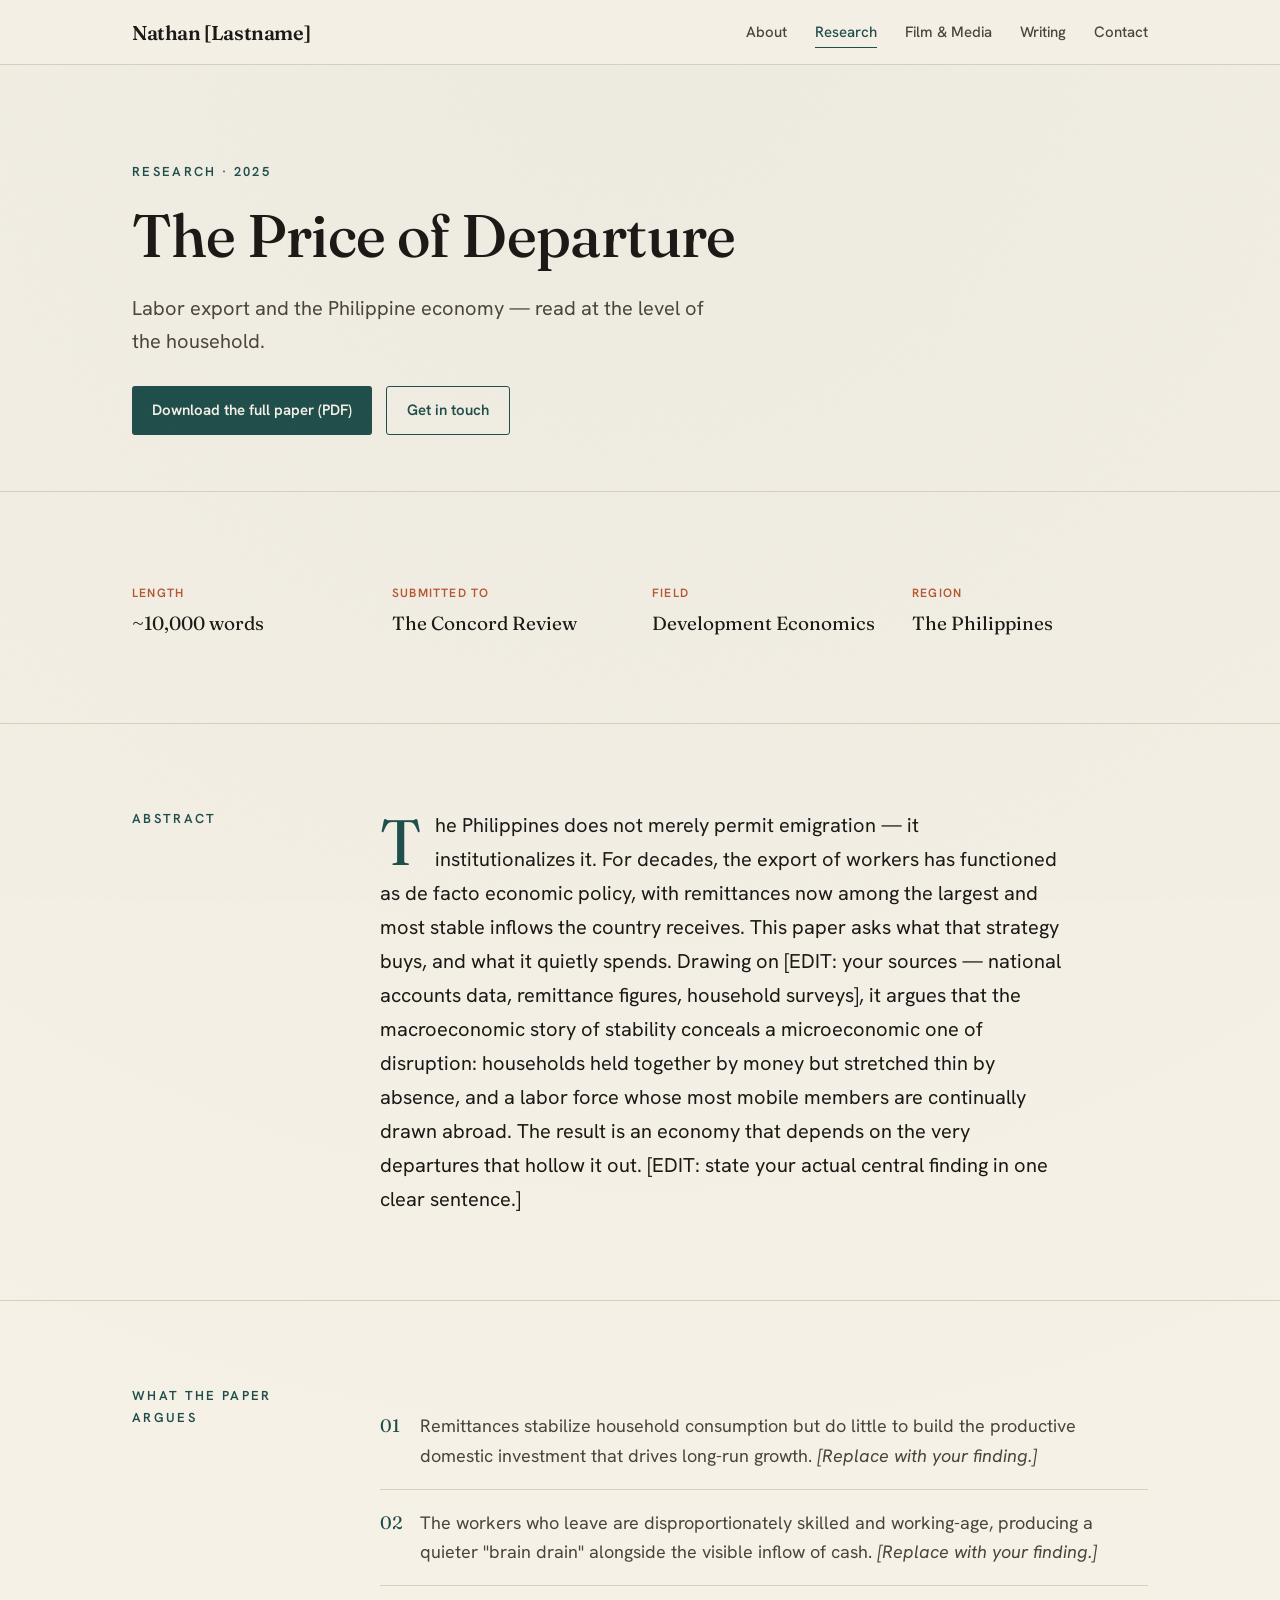
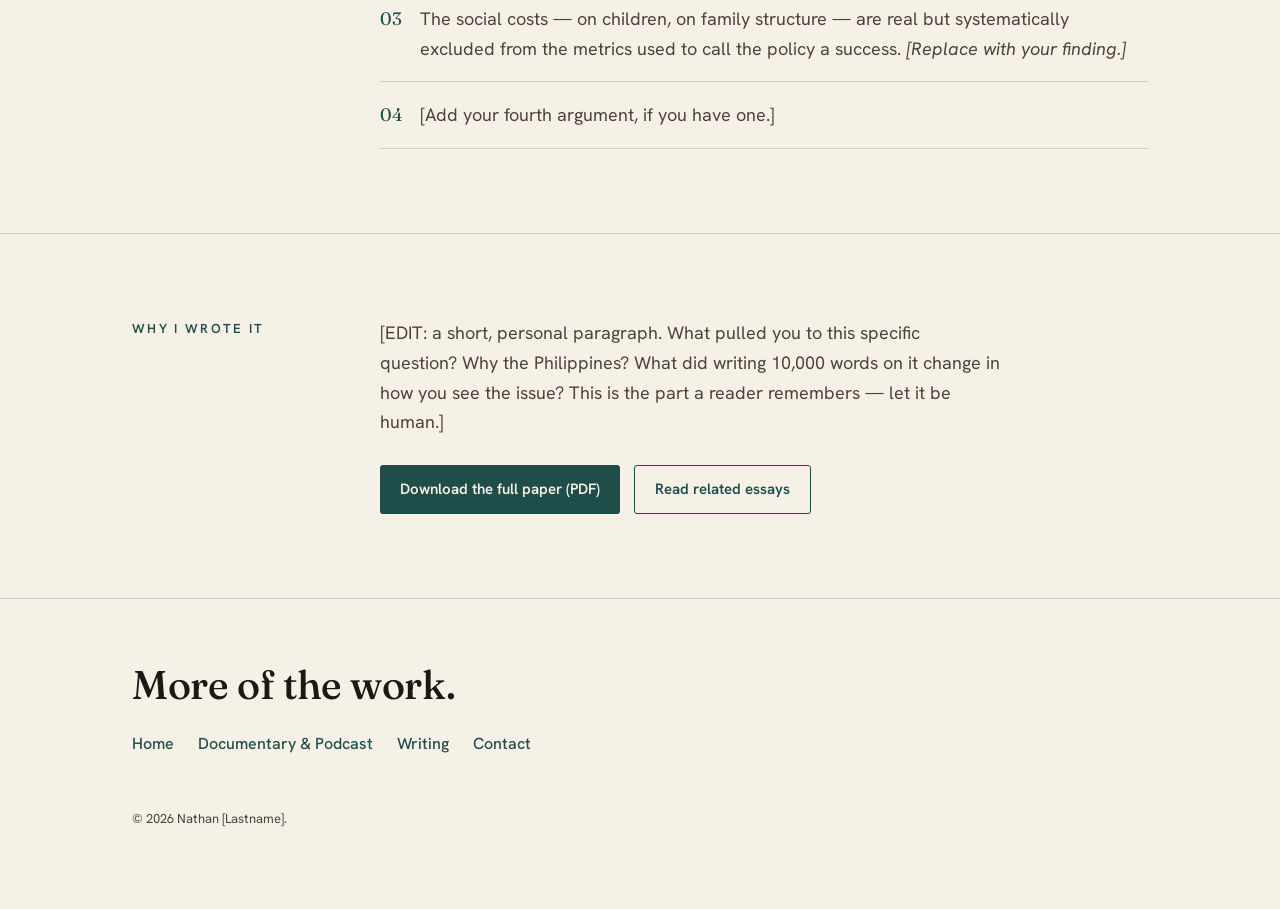
==== paper.html @ 67491849 "Add files via upload" ====
<!DOCTYPE html>
<html lang="en">
<head>
<meta charset="UTF-8">
<meta name="viewport" content="width=device-width, initial-scale=1.0">
<title>The Price of Departure — Nathan [Lastname]</title>
<meta name="description" content="A study of how labor export reshapes the Philippine economy at the level of the household.">
<link rel="preconnect" href="https://fonts.googleapis.com">
<link rel="preconnect" href="https://fonts.gstatic.com" crossorigin>
<link href="https://fonts.googleapis.com/css2?family=Fraunces:ital,opsz,wght@0,9..144,400;0,9..144,500;0,9..144,600;1,9..144,400&family=Hanken+Grotesk:wght@400;500;600&display=swap" rel="stylesheet">
<link rel="stylesheet" href="styles.css">
</head>
<body>

<nav>
  <div class="wrap">
    <a class="brand" href="index.html">Nathan [Lastname]</a>
    <div class="navlinks">
      <a href="index.html#about">About</a>
      <a href="paper.html" class="active">Research</a>
      <a href="index.html#media">Film &amp; Media</a>
      <a href="writing.html">Writing</a>
      <a href="index.html#contact">Contact</a>
    </div>
  </div>
</nav>

<header class="page-head">
  <div class="wrap">
    <div class="eyebrow reveal d1">Research · 2025</div>
    <!-- EDIT: confirm real title -->
    <h1 class="reveal d2">The Price of Departure</h1>
    <p class="lead reveal d3">Labor export and the Philippine economy — read at the level of the household.</p>
    <div class="btn-row reveal d3" style="margin-top:28px;">
      <!-- EDIT: point href to your PDF, e.g. paper.pdf -->
      <a class="btn" href="#">Download the full paper (PDF)</a>
      <a class="btn ghost" href="index.html#contact">Get in touch</a>
    </div>
  </div>
</header>

<!-- ===================== AT A GLANCE ===================== -->
<section>
  <div class="wrap">
    <div class="meta-grid">
      <div class="item"><div class="k">Length</div><div class="v">~10,000 words</div></div>
      <div class="item"><div class="k">Submitted to</div><div class="v">The Concord Review</div></div>
      <div class="item"><div class="k">Field</div><div class="v">Development Economics</div></div>
      <div class="item"><div class="k">Region</div><div class="v">The Philippines</div></div>
    </div>
  </div>
</section>

<!-- ===================== ABSTRACT ===================== -->
<section>
  <div class="wrap split">
    <div class="sec-label">Abstract</div>
    <div>
      <!-- FIRST-PASS COPY: rewrite to match the paper's ACTUAL argument and findings.
           Don't publish specific numbers here unless they're from your paper. -->
      <p class="abstract">
        The Philippines does not merely permit emigration — it institutionalizes it.
        For decades, the export of workers has functioned as de facto economic
        policy, with remittances now among the largest and most stable inflows the
        country receives. This paper asks what that strategy buys, and what it
        quietly spends. Drawing on [EDIT: your sources — national accounts data,
        remittance figures, household surveys], it argues that the macroeconomic
        story of stability conceals a microeconomic one of disruption: households
        held together by money but stretched thin by absence, and a labor force whose
        most mobile members are continually drawn abroad. The result is an economy
        that depends on the very departures that hollow it out. [EDIT: state your
        actual central finding in one clear sentence.]
      </p>
    </div>
  </div>
</section>

<!-- ===================== KEY FINDINGS ===================== -->
<section>
  <div class="wrap split">
    <div class="sec-label">What the paper argues</div>
    <div>
      <!-- EDIT each line to your real findings. Keep them concrete and specific. -->
      <ol class="findings">
        <li>Remittances stabilize household consumption but do little to build the productive domestic investment that drives long-run growth. <em>[Replace with your finding.]</em></li>
        <li>The workers who leave are disproportionately skilled and working-age, producing a quieter "brain drain" alongside the visible inflow of cash. <em>[Replace with your finding.]</em></li>
        <li>The social costs — on children, on family structure — are real but systematically excluded from the metrics used to call the policy a success. <em>[Replace with your finding.]</em></li>
        <li>[Add your fourth argument, if you have one.]</li>
      </ol>
    </div>
  </div>
</section>

<!-- ===================== WHY IT MATTERS / NOTE ===================== -->
<section>
  <div class="wrap split">
    <div class="sec-label">Why I wrote it</div>
    <div class="prose">
      <p>
        [EDIT: a short, personal paragraph. What pulled you to this specific question?
        Why the Philippines? What did writing 10,000 words on it change in how you
        see the issue? This is the part a reader remembers — let it be human.]
      </p>
      <div class="btn-row" style="margin-top:28px;">
        <a class="btn" href="#">Download the full paper (PDF)</a>
        <a class="btn ghost" href="writing.html">Read related essays</a>
      </div>
    </div>
  </div>
</section>

<footer>
  <div class="wrap">
    <h2>More of the work.</h2>
    <div class="foot-links">
      <a href="index.html">Home</a>
      <a href="index.html#media">Documentary &amp; Podcast</a>
      <a href="writing.html">Writing</a>
      <a href="index.html#contact">Contact</a>
    </div>
    <div class="colophon">&copy; <span id="year"></span> Nathan [Lastname].</div>
  </div>
</footer>

<script>document.getElementById('year').textContent = new Date().getFullYear();</script>
</body>
</html>
---- styles.css ----
/* ============================================================
   SHARED STYLES — edit the theme here once, applies to every page
   ============================================================ */
:root{
  --paper:      #F6F1E7;   /* warm background */
  --paper-2:    #EFE8DA;   /* slightly deeper panel */
  --ink:        #1B1815;   /* near-black text */
  --ink-soft:   #4A443C;   /* secondary text */
  --line:       #D8CFBE;   /* hairlines / borders */
  --accent:     #1F4E4A;   /* deep teal — the one accent color */
  --accent-2:   #B5562F;   /* clay, used very sparingly */
  --maxw:       1080px;
}

*{ box-sizing:border-box; margin:0; padding:0; }
html{ scroll-behavior:smooth; }

body{
  background:var(--paper);
  color:var(--ink);
  font-family:"Hanken Grotesk", system-ui, sans-serif;
  font-size:18px;
  line-height:1.65;
  -webkit-font-smoothing:antialiased;
  background-image:radial-gradient(circle at 50% 0%, rgba(31,78,74,0.04), transparent 60%);
}

/* faint film-grain overlay */
body::before{
  content:""; position:fixed; inset:0; pointer-events:none; z-index:9999; opacity:0.025;
  background-image:url("data:image/svg+xml,%3Csvg xmlns='http://www.w3.org/2000/svg' width='120' height='120'%3E%3Cfilter id='n'%3E%3CfeTurbulence type='fractalNoise' baseFrequency='0.9' numOctaves='3'/%3E%3C/filter%3E%3Crect width='100%25' height='100%25' filter='url(%23n)'/%3E%3C/svg%3E");
}

h1,h2,h3{ font-family:"Fraunces", Georgia, serif; font-weight:500; line-height:1.1; letter-spacing:-0.01em; }
a{ color:inherit; text-decoration:none; }
.wrap{ max-width:var(--maxw); margin:0 auto; padding:0 32px; }

/* ---------- NAV ---------- */
nav{
  position:sticky; top:0; z-index:100;
  background:rgba(246,241,231,0.82); backdrop-filter:blur(8px);
  border-bottom:1px solid var(--line);
}
nav .wrap{ display:flex; align-items:center; justify-content:space-between; height:64px; }
.brand{ font-family:"Fraunces", serif; font-size:20px; font-weight:600; letter-spacing:-0.02em; }
.navlinks{ display:flex; gap:28px; font-size:15px; font-weight:500; }
.navlinks a{ color:var(--ink-soft); position:relative; transition:color .2s; }
.navlinks a:hover, .navlinks a.active{ color:var(--accent); }
.navlinks a::after{ content:""; position:absolute; left:0; bottom:-4px; width:0; height:1.5px; background:var(--accent); transition:width .25s ease; }
.navlinks a:hover::after, .navlinks a.active::after{ width:100%; }
@media(max-width:680px){ .navlinks{ gap:18px; font-size:14px; } }

/* ---------- HERO ---------- */
header.hero{ padding:120px 0 100px; }
.hero .eyebrow{ font-size:13px; letter-spacing:0.18em; text-transform:uppercase; color:var(--accent); font-weight:600; margin-bottom:28px; }
.hero h1{ font-size:clamp(40px, 7vw, 78px); max-width:15ch; margin-bottom:32px; }
.hero h1 em{ font-style:italic; color:var(--accent); }
.hero p.lead{ font-size:clamp(18px,2.2vw,22px); max-width:52ch; color:var(--ink-soft); }

/* page-header (interior pages) */
header.page-head{ padding:96px 0 56px; }
header.page-head .eyebrow{ font-size:13px; letter-spacing:0.18em; text-transform:uppercase; color:var(--accent); font-weight:600; margin-bottom:20px; }
header.page-head h1{ font-size:clamp(34px,6vw,60px); max-width:18ch; margin-bottom:24px; }
header.page-head p.lead{ font-size:clamp(17px,2vw,20px); max-width:54ch; color:var(--ink-soft); }

/* staggered load */
.reveal{ opacity:0; transform:translateY(16px); animation:rise .8s cubic-bezier(.2,.7,.2,1) forwards; }
.reveal.d1{ animation-delay:.05s; } .reveal.d2{ animation-delay:.18s; } .reveal.d3{ animation-delay:.31s; }
@keyframes rise{ to{ opacity:1; transform:none; } }

/* ---------- SECTIONS ---------- */
section{ padding:84px 0; border-top:1px solid var(--line); }
.sec-label{ font-size:13px; letter-spacing:0.18em; text-transform:uppercase; color:var(--accent); font-weight:600; margin-bottom:18px; }
.sec-title{ font-size:clamp(28px,4vw,42px); margin-bottom:28px; max-width:20ch; }
.prose{ max-width:62ch; color:var(--ink-soft); }
.prose p + p{ margin-top:20px; }
.prose strong{ color:var(--ink); font-weight:600; }
.prose em{ color:var(--accent); font-style:italic; }
.split{ display:grid; grid-template-columns:200px 1fr; gap:48px; align-items:start; }
@media(max-width:760px){ .split{ grid-template-columns:1fr; gap:16px; } }

/* ---------- FEATURE CARD ---------- */
.feature{ background:var(--paper-2); border:1px solid var(--line); border-radius:4px; padding:40px; margin-top:8px; }
.feature .kicker{ font-size:13px; letter-spacing:0.12em; text-transform:uppercase; color:var(--accent-2); font-weight:600; }
.feature h3{ font-size:27px; margin:12px 0 16px; }
.feature .meta{ font-size:14px; color:var(--ink-soft); margin-bottom:20px; }

/* ---------- BUTTONS ---------- */
.btn{ display:inline-flex; align-items:center; gap:8px; font-weight:600; font-size:15px; color:var(--paper); background:var(--accent); padding:11px 20px; border-radius:3px; transition:transform .15s, background .2s; }
.btn:hover{ background:#163a37; transform:translateY(-1px); }
.btn.ghost{ background:transparent; color:var(--accent); border:1px solid var(--accent); }
.btn.ghost:hover{ background:var(--accent); color:var(--paper); }
.btn-row{ display:flex; gap:14px; flex-wrap:wrap; }

/* ---------- VIDEO ---------- */
.video-frame{ position:relative; width:100%; aspect-ratio:16/9; background:var(--paper-2); border:1px solid var(--line); border-radius:4px; overflow:hidden; margin:8px 0 16px; }
.video-frame iframe{ position:absolute; inset:0; width:100%; height:100%; border:0; }
.video-placeholder{ position:absolute; inset:0; display:flex; flex-direction:column; align-items:center; justify-content:center; gap:10px; color:var(--ink-soft); text-align:center; padding:24px; font-size:15px; }
.video-placeholder .play{ width:56px; height:56px; border-radius:50%; border:1.5px solid var(--accent); display:flex; align-items:center; justify-content:center; color:var(--accent); }

/* ---------- CARDS ---------- */
.cards{ display:grid; grid-template-columns:repeat(auto-fit, minmax(240px,1fr)); gap:20px; margin-top:24px; }
.card{ background:var(--paper-2); border:1px solid var(--line); border-radius:4px; padding:24px; transition:transform .18s, border-color .2s; }
.card:hover{ transform:translateY(-3px); border-color:var(--accent); }
.card .tag{ font-size:12px; letter-spacing:0.1em; text-transform:uppercase; color:var(--accent-2); font-weight:600; }
.card h4{ font-family:"Fraunces",serif; font-size:19px; font-weight:500; margin:8px 0 8px; line-height:1.25; }
.card p{ font-size:15px; color:var(--ink-soft); }
.card .arrow{ margin-top:14px; font-size:14px; font-weight:600; color:var(--accent); }

/* ---------- WRITING LIST (essay index) ---------- */
.entry{ display:block; padding:32px 0; border-top:1px solid var(--line); transition:padding-left .2s; }
.entry:hover{ padding-left:10px; }
.entry:last-child{ border-bottom:1px solid var(--line); }
.entry .date{ font-size:13px; letter-spacing:0.08em; text-transform:uppercase; color:var(--accent-2); font-weight:600; }
.entry h3{ font-size:26px; margin:8px 0 10px; }
.entry p{ color:var(--ink-soft); max-width:60ch; }
.entry .arrow{ margin-top:12px; font-size:14px; font-weight:600; color:var(--accent); display:inline-block; }

/* ---------- PAPER PAGE bits ---------- */
.abstract{ font-size:20px; line-height:1.7; color:var(--ink); max-width:62ch; }
.abstract::first-letter{ font-family:"Fraunces",serif; font-size:64px; float:left; line-height:0.8; padding:8px 14px 0 0; color:var(--accent); }
.findings{ list-style:none; margin-top:8px; }
.findings li{ position:relative; padding:18px 0 18px 40px; border-bottom:1px solid var(--line); color:var(--ink-soft); }
.findings li:before{ content:counter(f,decimal-leading-zero); counter-increment:f; position:absolute; left:0; top:18px; font-family:"Fraunces",serif; color:var(--accent); font-size:18px; }
.findings{ counter-reset:f; }
.meta-grid{ display:grid; grid-template-columns:repeat(auto-fit,minmax(160px,1fr)); gap:24px; margin-top:8px; }
.meta-grid .item .k{ font-size:12px; letter-spacing:0.1em; text-transform:uppercase; color:var(--accent-2); font-weight:600; }
.meta-grid .item .v{ font-family:"Fraunces",serif; font-size:19px; margin-top:4px; }

/* ---------- FOOTER ---------- */
footer{ border-top:1px solid var(--line); padding:64px 0 80px; }
footer h2{ font-size:clamp(26px,4vw,40px); max-width:16ch; margin-bottom:24px; }
.foot-links{ display:flex; gap:24px; flex-wrap:wrap; font-weight:500; font-size:16px; }
.foot-links a{ color:var(--accent); border-bottom:1px solid transparent; padding-bottom:2px; transition:border-color .2s; }
.foot-links a:hover{ border-color:var(--accent); }
.colophon{ margin-top:48px; font-size:13px; color:var(--ink-soft); }
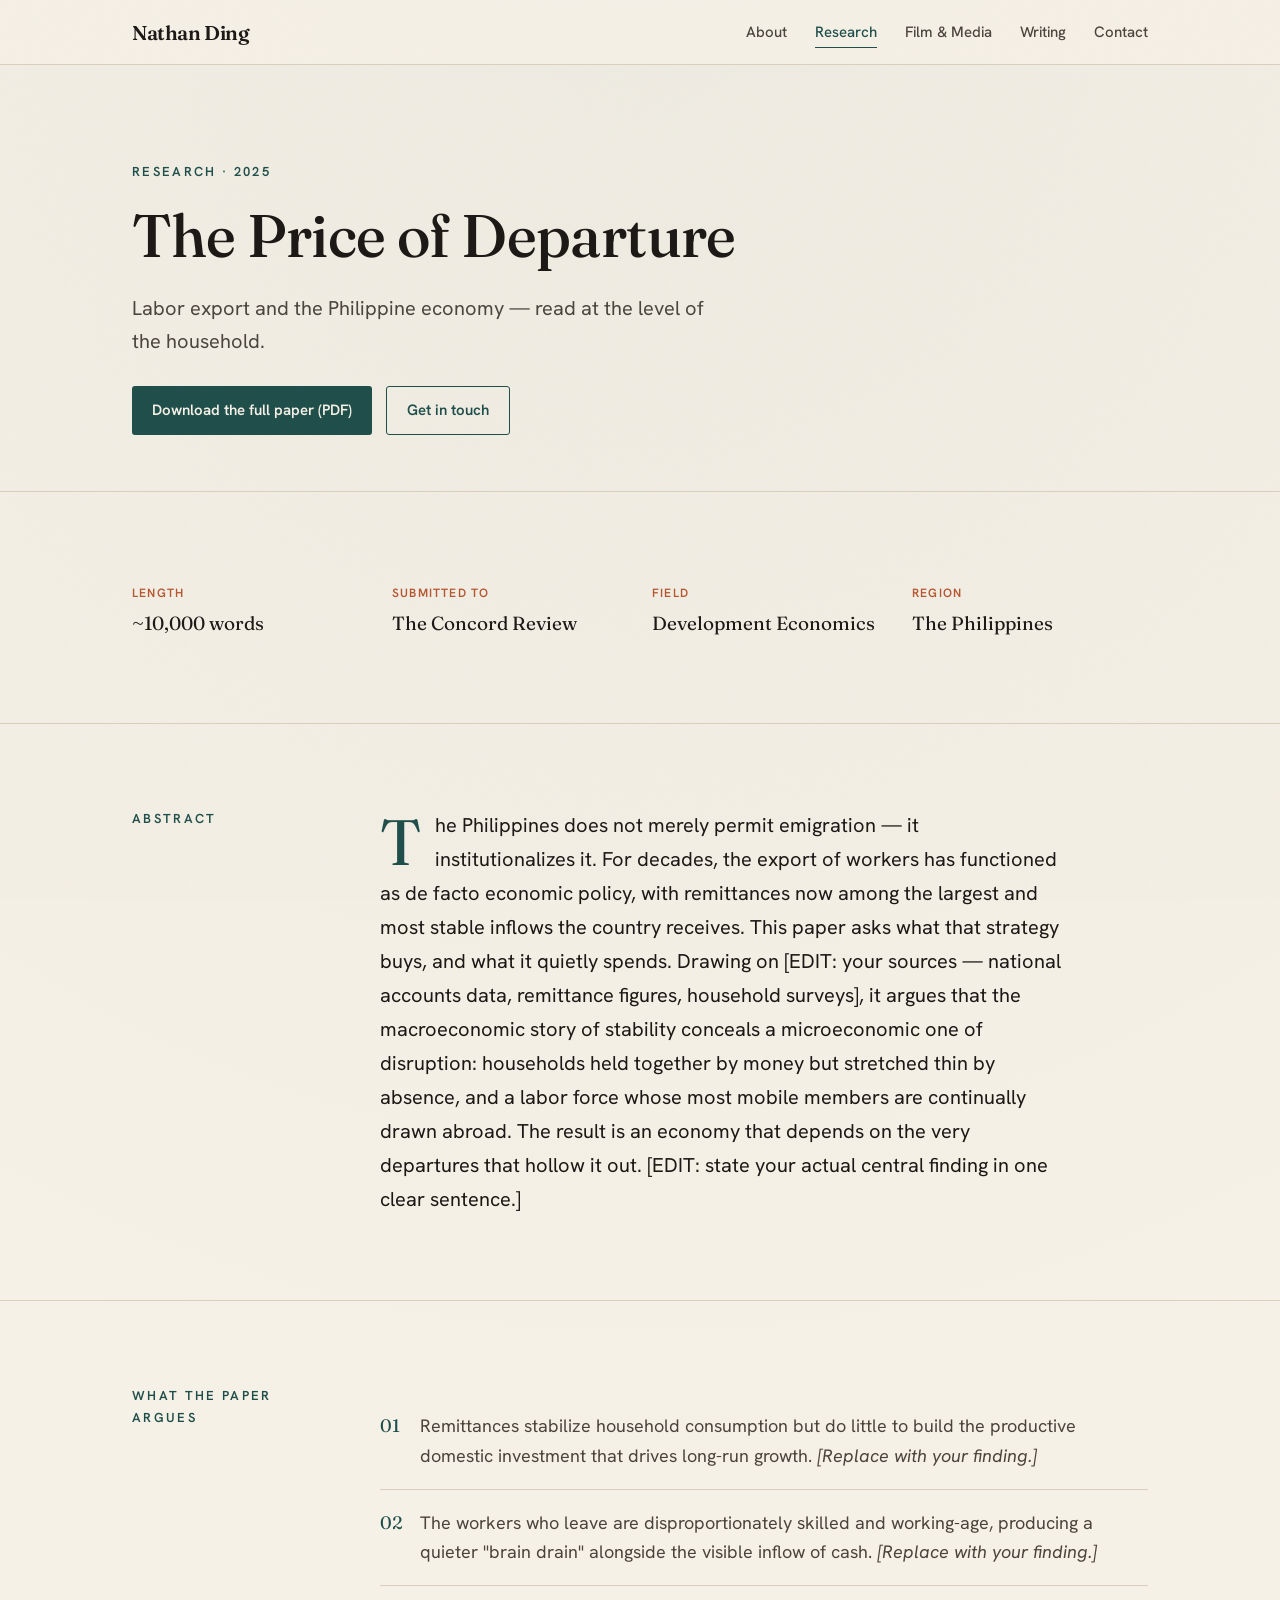
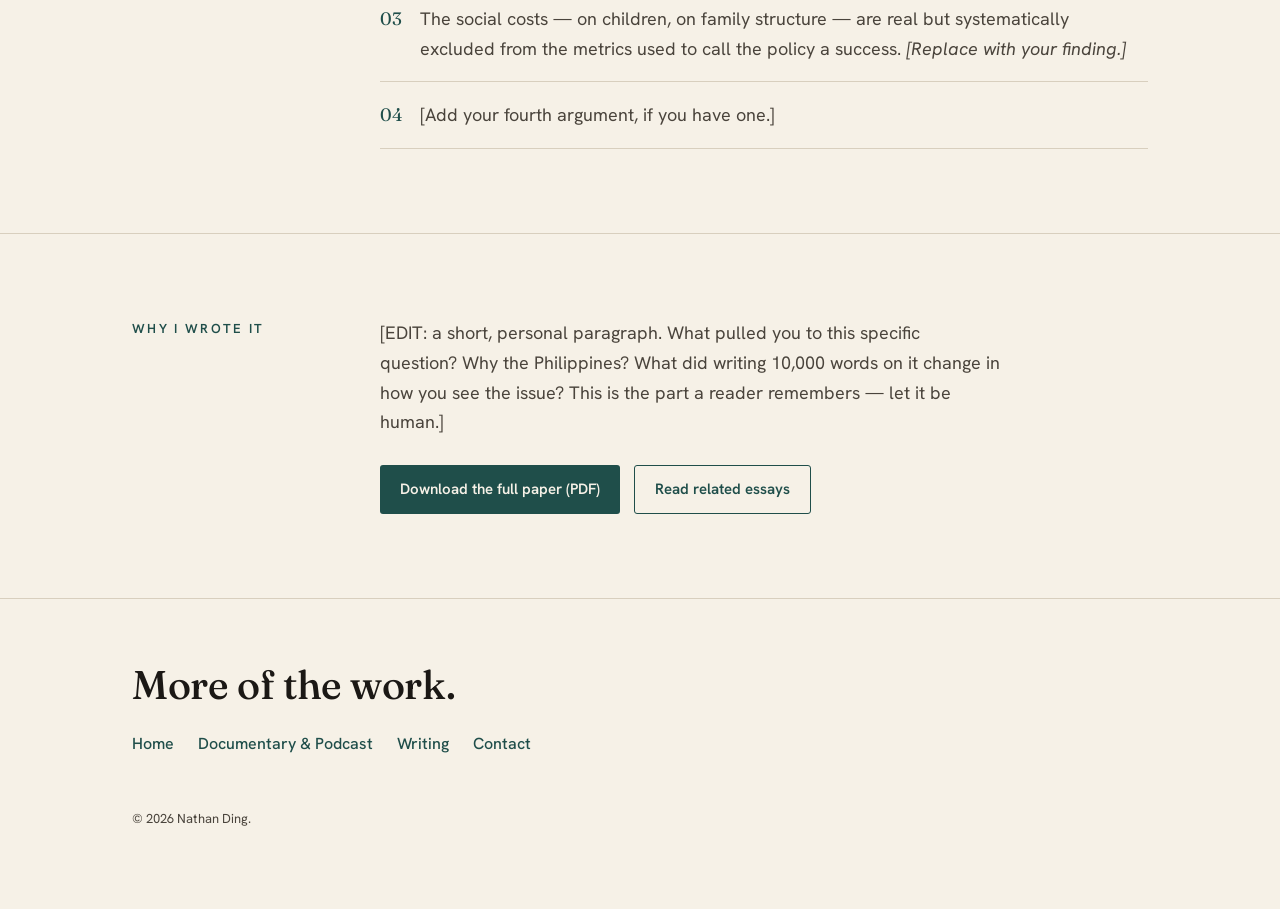
==== commit e0aba308: "Add files via upload" ====
--- a/paper.html
+++ b/paper.html
@@ -3,7 +3,7 @@
 <head>
 <meta charset="UTF-8">
 <meta name="viewport" content="width=device-width, initial-scale=1.0">
-<title>The Price of Departure — Nathan [Lastname]</title>
+<title>The Price of Departure — Nathan Ding</title>
 <meta name="description" content="A study of how labor export reshapes the Philippine economy at the level of the household.">
 <link rel="preconnect" href="https://fonts.googleapis.com">
 <link rel="preconnect" href="https://fonts.gstatic.com" crossorigin>
@@ -14,7 +14,7 @@
 
 <nav>
   <div class="wrap">
-    <a class="brand" href="index.html">Nathan [Lastname]</a>
+    <a class="brand" href="index.html">Nathan Ding</a>
     <div class="navlinks">
       <a href="index.html#about">About</a>
       <a href="paper.html" class="active">Research</a>
@@ -118,7 +118,7 @@
       <a href="writing.html">Writing</a>
       <a href="index.html#contact">Contact</a>
     </div>
-    <div class="colophon">&copy; <span id="year"></span> Nathan [Lastname].</div>
+    <div class="colophon">&copy; <span id="year"></span> Nathan Ding.</div>
   </div>
 </footer>
 
